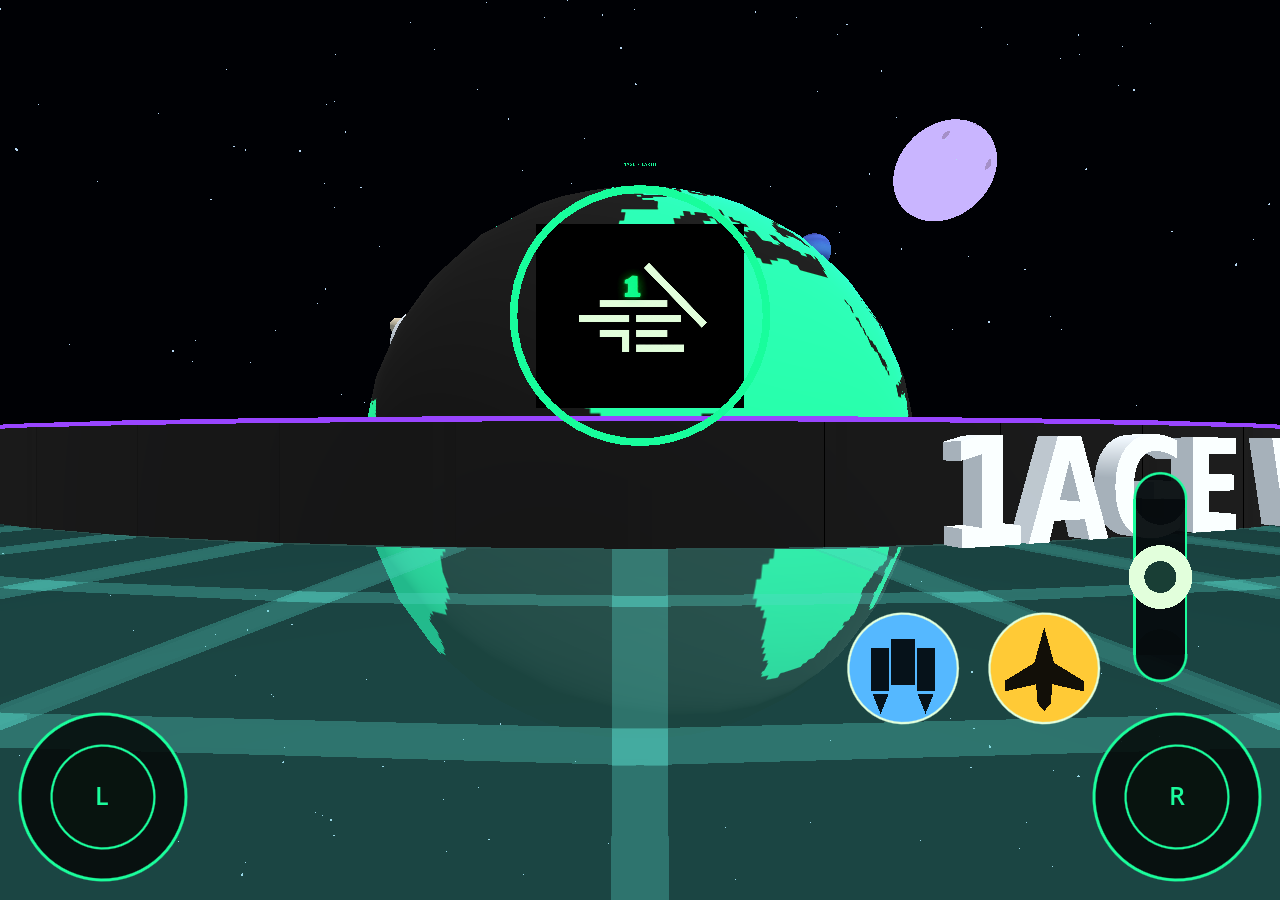
==== index.html @ 584c4114 "Ship the 1AGE World platform connections" ====
<!DOCTYPE html>
<html lang="en">
	<head>
		<meta charset="utf-8">
		<meta name="viewport" content="width=device-width, user-scalable=no, initial-scale=1.0">
		<title>Explore 1AGE</title>
		<style>
html, body, #canvas {
	margin: 0;
	padding: 0;
	border: 0;
}

body {
	color: white;
	background-color: black;
	overflow: hidden;
	touch-action: none;
}

#canvas {
	display: block;
}

#canvas:focus {
	outline: none;
}

#status, #status-splash, #status-progress {
	position: absolute;
	left: 0;
	right: 0;
}

#status, #status-splash {
	top: 0;
	bottom: 0;
}

#status {
	background-color: #242424;
	display: flex;
	flex-direction: column;
	justify-content: center;
	align-items: center;
	visibility: hidden;
}

#status-splash {
	max-height: 100%;
	max-width: 100%;
	margin: auto;
}

#status-splash.show-image--false {
	display: none;
}

#status-splash.fullsize--true {
	height: 100%;
	width: 100%;
	object-fit: contain;
}

#status-splash.use-filter--false {
	image-rendering: pixelated;
}

#status-progress, #status-notice {
	display: none;
}

#status-progress {
	bottom: 10%;
	width: 50%;
	margin: 0 auto;
}

#status-notice {
	background-color: #5b3943;
	border-radius: 0.5rem;
	border: 1px solid #9b3943;
	color: #e0e0e0;
	font-family: 'Noto Sans', 'Droid Sans', Arial, sans-serif;
	line-height: 1.3;
	margin: 0 2rem;
	overflow: hidden;
	padding: 1rem;
	text-align: center;
	z-index: 1;
}
		</style>
		<link id="-gd-engine-icon" rel="icon" type="image/png" href="index.icon.png" />
<link rel="apple-touch-icon" href="index.apple-touch-icon.png"/>

	
<!-- 1AGE-EARTH-LOADING-001 -->
<style>
#status-splash {
    display: none !important;
}

#status {
    background: #000 !important;
}

#oneage-earth-loader {
    position: fixed;
    top: 50%;
    left: 50%;
    width: min(54vw, 260px);
    aspect-ratio: 1;
    transform: translate(-50%, -50%);
    border-radius: 50%;
    overflow: hidden;
    border: 1px solid #9945ff;
    background: #000;
    box-shadow: 0 0 35px #9945ff25;
    pointer-events: none;
}

#oneage-earth-canvas {
    width: 100%;
    height: 100%;
    display: block;
}

#status-progress {
    position: fixed !important;
    top: calc(50% + min(27vw, 130px) + 32px) !important;
    left: 50% !important;
    transform: translateX(-50%) !important;
    width: min(54vw, 260px) !important;
}
</style>


<!-- 1AGE-GREEN-PROGRESS-001 -->
<style>
#status-progress {
    position: fixed !important;
    top: calc(50% + min(27vw, 130px) + 32px) !important;
    left: 50% !important;
    right: auto !important;
    bottom: auto !important;
    transform: translateX(-50%) !important;

    width: min(54vw, 260px) !important;
    height: 5px !important;

    margin: 0 !important;
    padding: 0 !important;

    appearance: none;
    -webkit-appearance: none;
    border: 0 !important;
    border-radius: 999px !important;
    overflow: hidden;

    background: #10251b !important;
    accent-color: #1BFD9C;
}

#status-progress::-moz-progress-bar {
    background: #1BFD9C;
    border-radius: 999px;
}

#status-progress::-webkit-progress-bar {
    background: #10251b;
    border-radius: 999px;
}

#status-progress::-webkit-progress-value {
    background: #1BFD9C;
    border-radius: 999px;
}

#status-progress:indeterminate {
    accent-color: #1BFD9C;
}
</style>

</head>
	<body>
		<canvas id="canvas">
			Your browser does not support the canvas tag.
		</canvas>

		<noscript>
			Your browser does not support JavaScript.
		</noscript>

		<div id="status">

<div id="oneage-earth-loader" aria-label="Loading 1AGE World">
    <canvas id="oneage-earth-canvas" width="336" height="336"></canvas>
</div>

			<img id="status-splash" class="show-image--true fullsize--true use-filter--true" src="index.png" alt="">
			<progress id="status-progress"></progress>
			<div id="status-notice"></div>
		</div>

		<script src="index.js"></script>
		<script>
const GODOT_CONFIG = {"args":[],"canvasResizePolicy":2,"emscriptenPoolSize":8,"ensureCrossOriginIsolationHeaders":true,"executable":"index","experimentalVK":false,"fileSizes":{"index.pck":13324740,"index.wasm":39514754},"focusCanvas":true,"gdextensionLibs":[],"godotPoolSize":4};
const GODOT_THREADS_ENABLED = false;
const engine = new Engine(GODOT_CONFIG);

(function () {
	const statusOverlay = document.getElementById('status');
	const statusProgress = document.getElementById('status-progress');
	const statusNotice = document.getElementById('status-notice');

	let initializing = true;
	let statusMode = '';

	function setStatusMode(mode) {
		if (statusMode === mode || !initializing) {
			return;
		}
		if (mode === 'hidden') {
			statusOverlay.remove();
			initializing = false;
			return;
		}
		statusOverlay.style.visibility = 'visible';
		statusProgress.style.display = mode === 'progress' ? 'block' : 'none';
		statusNotice.style.display = mode === 'notice' ? 'block' : 'none';
		statusMode = mode;
	}

	function setStatusNotice(text) {
		while (statusNotice.lastChild) {
			statusNotice.removeChild(statusNotice.lastChild);
		}
		const lines = text.split('\n');
		lines.forEach((line) => {
			statusNotice.appendChild(document.createTextNode(line));
			statusNotice.appendChild(document.createElement('br'));
		});
	}

	function displayFailureNotice(err) {
		console.error(err);
		if (err instanceof Error) {
			setStatusNotice(err.message);
		} else if (typeof err === 'string') {
			setStatusNotice(err);
		} else {
			setStatusNotice('An unknown error occurred.');
		}
		setStatusMode('notice');
		initializing = false;
	}

	const missing = Engine.getMissingFeatures({
		threads: GODOT_THREADS_ENABLED,
	});

	if (missing.length !== 0) {
		if (GODOT_CONFIG['serviceWorker'] && GODOT_CONFIG['ensureCrossOriginIsolationHeaders'] && 'serviceWorker' in navigator) {
			let serviceWorkerRegistrationPromise;
			try {
				serviceWorkerRegistrationPromise = navigator.serviceWorker.getRegistration();
			} catch (err) {
				serviceWorkerRegistrationPromise = Promise.reject(new Error('Service worker registration failed.'));
			}
			// There's a chance that installing the service worker would fix the issue
			Promise.race([
				serviceWorkerRegistrationPromise.then((registration) => {
					if (registration != null) {
						return Promise.reject(new Error('Service worker already exists.'));
					}
					return registration;
				}).then(() => engine.installServiceWorker()),
				// For some reason, `getRegistration()` can stall
				new Promise((resolve) => {
					setTimeout(() => resolve(), 2000);
				}),
			]).then(() => {
				// Reload if there was no error.
				window.location.reload();
			}).catch((err) => {
				console.error('Error while registering service worker:', err);
			});
		} else {
			// Display the message as usual
			const missingMsg = 'Error\nThe following features required to run Godot projects on the Web are missing:\n';
			displayFailureNotice(missingMsg + missing.join('\n'));
		}
	} else {
		setStatusMode('progress');
		engine.startGame({
			'onProgress': function (current, total) {
				if (current > 0 && total > 0) {
					statusProgress.value = current;
					statusProgress.max = total;
				} else {
					statusProgress.removeAttribute('value');
					statusProgress.removeAttribute('max');
				}
			},
		}).then(() => {
			setStatusMode('hidden');
		}, displayFailureNotice);
	}
}());
		</script>
	
<script>
(() => {
    "use strict";

    const canvas = document.getElementById("oneage-earth-canvas");
    if (!canvas) return;

    const context = canvas.getContext("2d");
    if (!context) return;

    const strip = document.createElement("canvas");
    const stripContext = strip.getContext("2d");
    if (!stripContext) return;

    const image = new Image();
    const tiles = [];

    // Original 1AGE spherical Earth projection.
    for (let row = 0; row < 32; row++) {
        const top = -1 + row / 16;
        const bottom = -1 + (row + 1) / 16;

        const limit = Math.sqrt(
            Math.max(0, 1 - ((top + bottom) / 2) ** 2)
        );

        const v1 = 0.5 + Math.asin(top) / Math.PI;
        const v2 = 0.5 + Math.asin(bottom) / Math.PI;

        for (let column = 0; column < 24; column++) {
            const a = -Math.PI / 2 + column * Math.PI / 24;
            const b = -Math.PI / 2 + (column + 1) * Math.PI / 24;

            tiles.push({
                left: limit * Math.sin(a),
                right: limit * Math.sin(b),
                top,
                bottom,
                u: 1 + a / (Math.PI * 2),
                du: (b - a) / (Math.PI * 2),
                v: v1,
                dv: v2 - v1
            });
        }
    }

    function render(turn) {
        context.clearRect(0, 0, 336, 336);

        context.save();
        context.beginPath();
        context.arc(168, 168, 168, 0, Math.PI * 2);
        context.clip();

        context.fillStyle = "#000";
        context.fillRect(0, 0, 336, 336);

        for (const tile of tiles) {
            context.drawImage(
                strip,
                (tile.u + turn) * image.width,
                tile.v * image.height,
                tile.du * image.width,
                tile.dv * image.height,
                (1 + tile.left) * 168 - 0.3,
                (1 + tile.top) * 168 - 0.3,
                (tile.right - tile.left) * 168 + 0.6,
                (tile.bottom - tile.top) * 168 + 0.6
            );
        }

        context.restore();
    }

    image.onload = () => {
        strip.width = image.width * 3;
        strip.height = image.height;

        for (let i = 0; i < 3; i++) {
            stripContext.drawImage(
                image,
                i * image.width,
                0
            );
        }

        const reduced = window.matchMedia(
            "(prefers-reduced-motion: reduce)"
        );

        const started = performance.now();

        render(0);

        const timer = window.setInterval(() => {
            // Godot removes its status overlay when World starts.
            if (!canvas.isConnected) {
                window.clearInterval(timer);
                return;
            }

            if (document.hidden || reduced.matches) return;

            const elapsed = (performance.now() - started) / 1000;
            const turn = (elapsed / 120) % 1;

            render(turn);
        }, 100);
    };

    image.onerror = () => {
        console.warn("1AGE World Earth texture unavailable.");
    };

    image.src = "world-surface.png";
})();
</script>

</body>
</html>
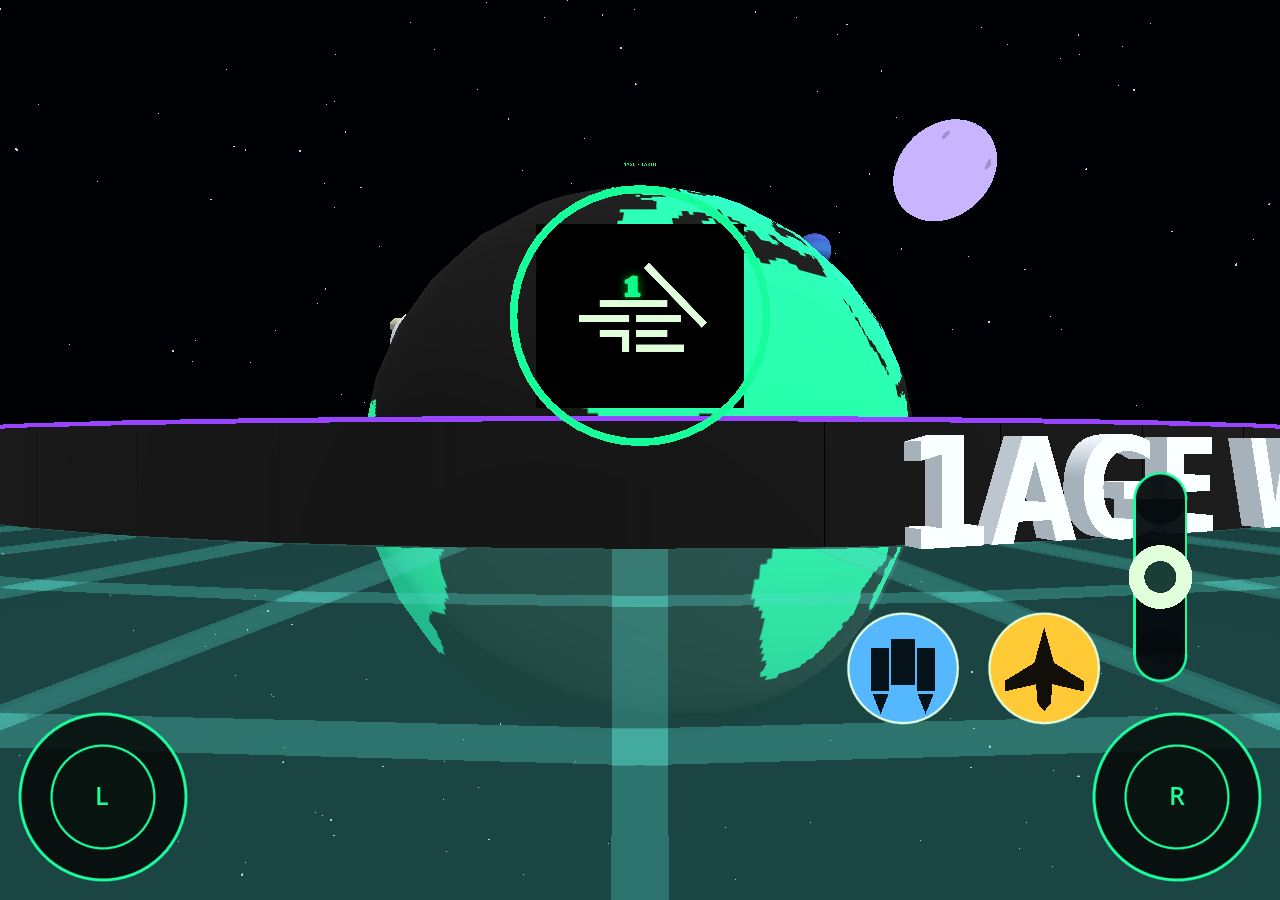
==== commit 5a6585e3: "Ship the 1AGE World platform connections" ====
--- a/index.html
+++ b/index.html
@@ -204,7 +204,7 @@
 
 		<script src="index.js"></script>
 		<script>
-const GODOT_CONFIG = {"args":[],"canvasResizePolicy":2,"emscriptenPoolSize":8,"ensureCrossOriginIsolationHeaders":true,"executable":"index","experimentalVK":false,"fileSizes":{"index.pck":13324740,"index.wasm":39514754},"focusCanvas":true,"gdextensionLibs":[],"godotPoolSize":4};
+const GODOT_CONFIG = {"args":[],"canvasResizePolicy":2,"emscriptenPoolSize":8,"ensureCrossOriginIsolationHeaders":true,"executable":"index","experimentalVK":false,"fileSizes":{"index.pck":13324868,"index.wasm":39514754},"focusCanvas":true,"gdextensionLibs":[],"godotPoolSize":4};
 const GODOT_THREADS_ENABLED = false;
 const engine = new Engine(GODOT_CONFIG);
 
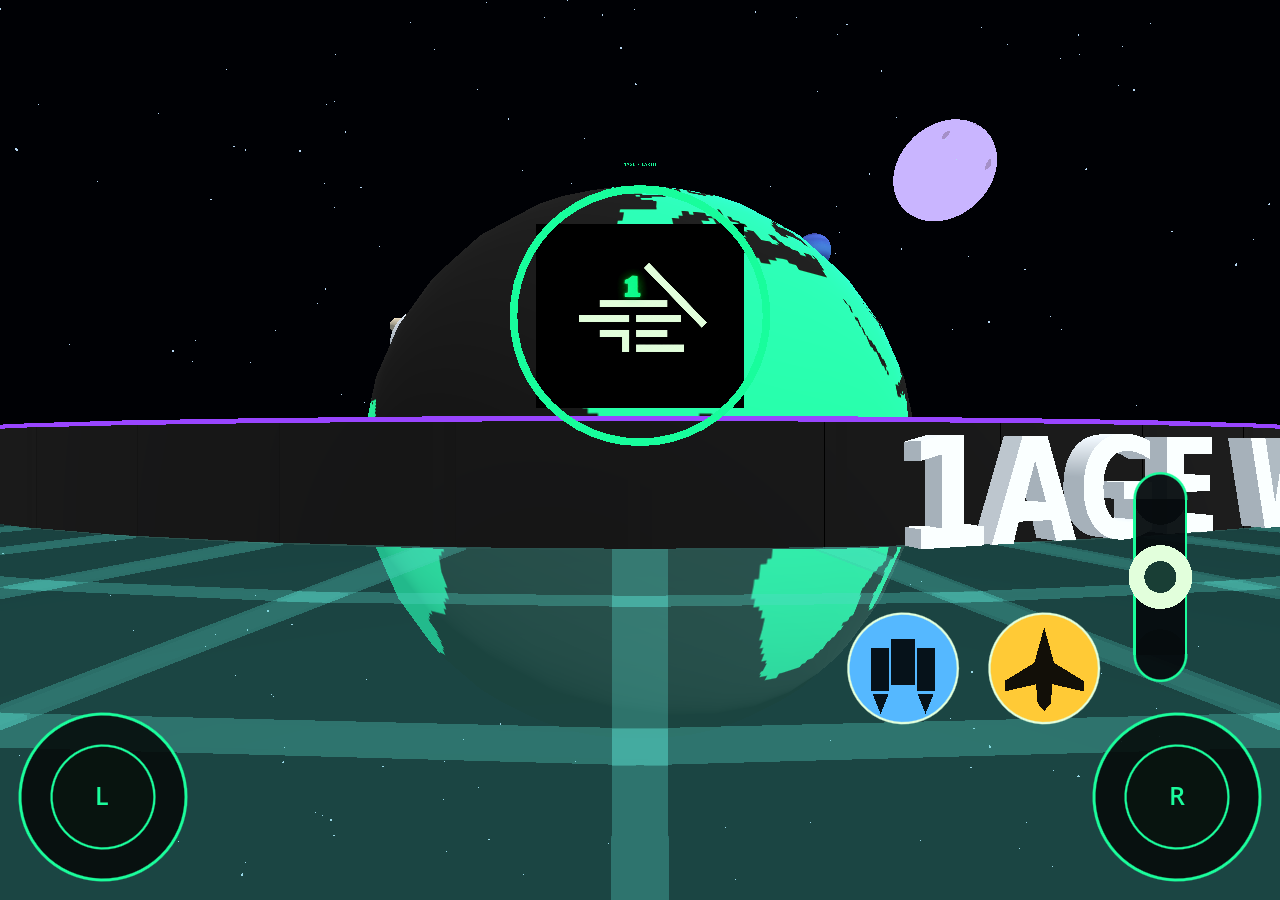
==== commit 5552a5ac: "Prepare loader for quiet World release package" ====
--- a/index.html
+++ b/index.html
@@ -204,7 +204,7 @@
 
 		<script src="index.js"></script>
 		<script>
-const GODOT_CONFIG = {"args":[],"canvasResizePolicy":2,"emscriptenPoolSize":8,"ensureCrossOriginIsolationHeaders":true,"executable":"index","experimentalVK":false,"fileSizes":{"index.pck":13324868,"index.wasm":39514754},"focusCanvas":true,"gdextensionLibs":[],"godotPoolSize":4};
+const GODOT_CONFIG = {"args":[],"canvasResizePolicy":2,"emscriptenPoolSize":8,"ensureCrossOriginIsolationHeaders":true,"executable":"index","experimentalVK":false,"fileSizes":{"index.pck":13335220,"index.wasm":39514754},"focusCanvas":true,"gdextensionLibs":[],"godotPoolSize":4};
 const GODOT_THREADS_ENABLED = false;
 const engine = new Engine(GODOT_CONFIG);
 
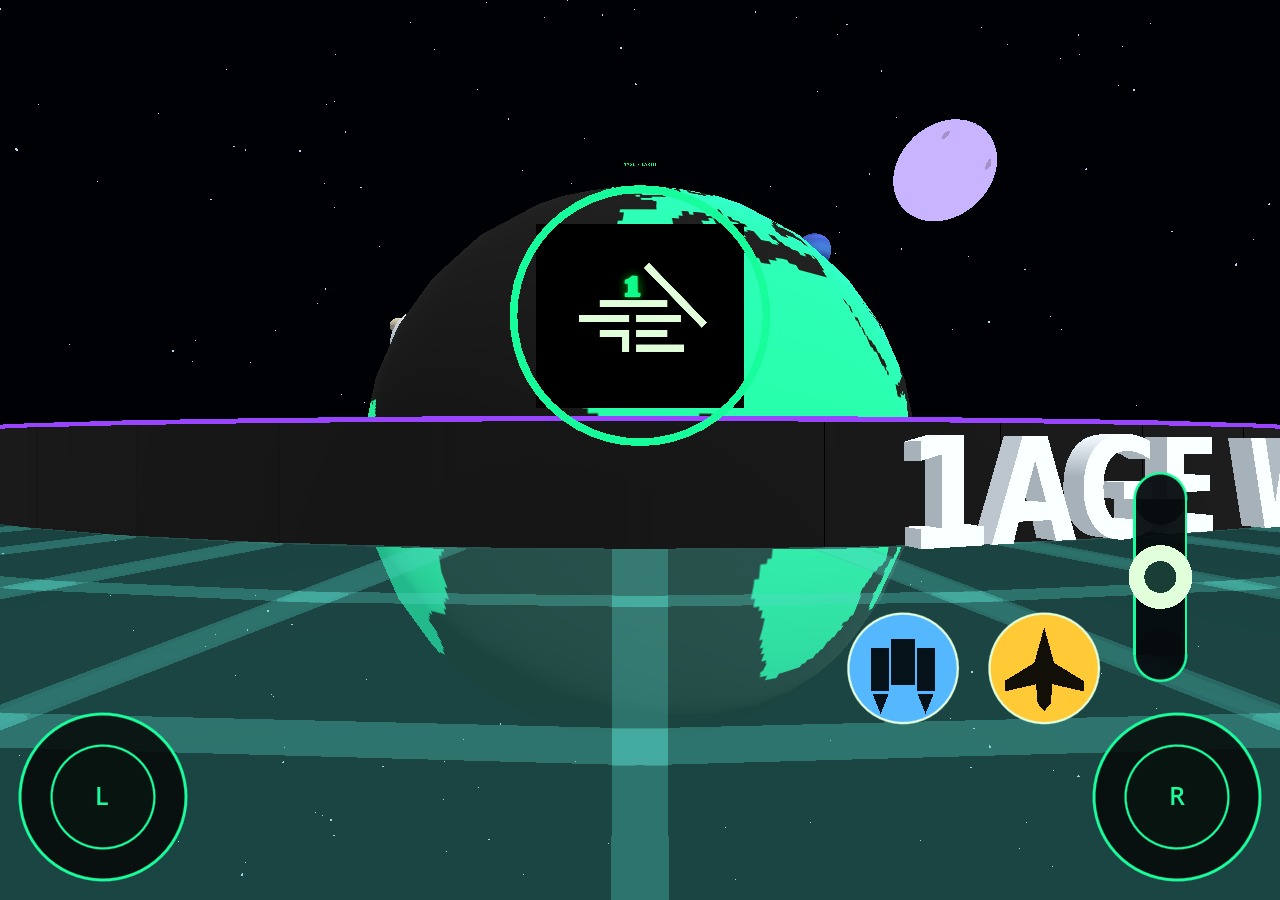
==== commit 2e547a37: "Unify World browser branding" ====
--- a/index.html
+++ b/index.html
@@ -3,7 +3,7 @@
 	<head>
 		<meta charset="utf-8">
 		<meta name="viewport" content="width=device-width, user-scalable=no, initial-scale=1.0">
-		<title>Explore 1AGE</title>
+		<title>World</title>
 		<style>
 html, body, #canvas {
 	margin: 0;
@@ -90,8 +90,8 @@
 	z-index: 1;
 }
 		</style>
-		<link id="-gd-engine-icon" rel="icon" type="image/png" href="index.icon.png" />
-<link rel="apple-touch-icon" href="index.apple-touch-icon.png"/>
+		
+
 
 	
 <!-- 1AGE-EARTH-LOADING-001 -->
@@ -181,7 +181,7 @@
 }
 </style>
 
-</head>
+<link rel="icon" type="image/png" sizes="180x180" href="/favicon-brand.png?v=20261124"><link rel="icon" type="image/svg+xml" sizes="any" href="/favicon-brand.svg?v=20261124"><link rel="apple-touch-icon" sizes="180x180" href="/favicon-brand.png?v=20261124"></head>
 	<body>
 		<canvas id="canvas">
 			Your browser does not support the canvas tag.
@@ -204,7 +204,7 @@
 
 		<script src="index.js"></script>
 		<script>
-const GODOT_CONFIG = {"args":[],"canvasResizePolicy":2,"emscriptenPoolSize":8,"ensureCrossOriginIsolationHeaders":true,"executable":"index","experimentalVK":false,"fileSizes":{"index.pck":13335220,"index.wasm":39514754},"focusCanvas":true,"gdextensionLibs":[],"godotPoolSize":4};
+const GODOT_CONFIG = {"args":[],"canvasResizePolicy":2,"emscriptenPoolSize":8,"ensureCrossOriginIsolationHeaders":true,"executable":"index","experimentalVK":false,"fileSizes":{"index.pck":13324868,"index.wasm":39514754},"focusCanvas":true,"gdextensionLibs":[],"godotPoolSize":4};
 const GODOT_THREADS_ENABLED = false;
 const engine = new Engine(GODOT_CONFIG);
 
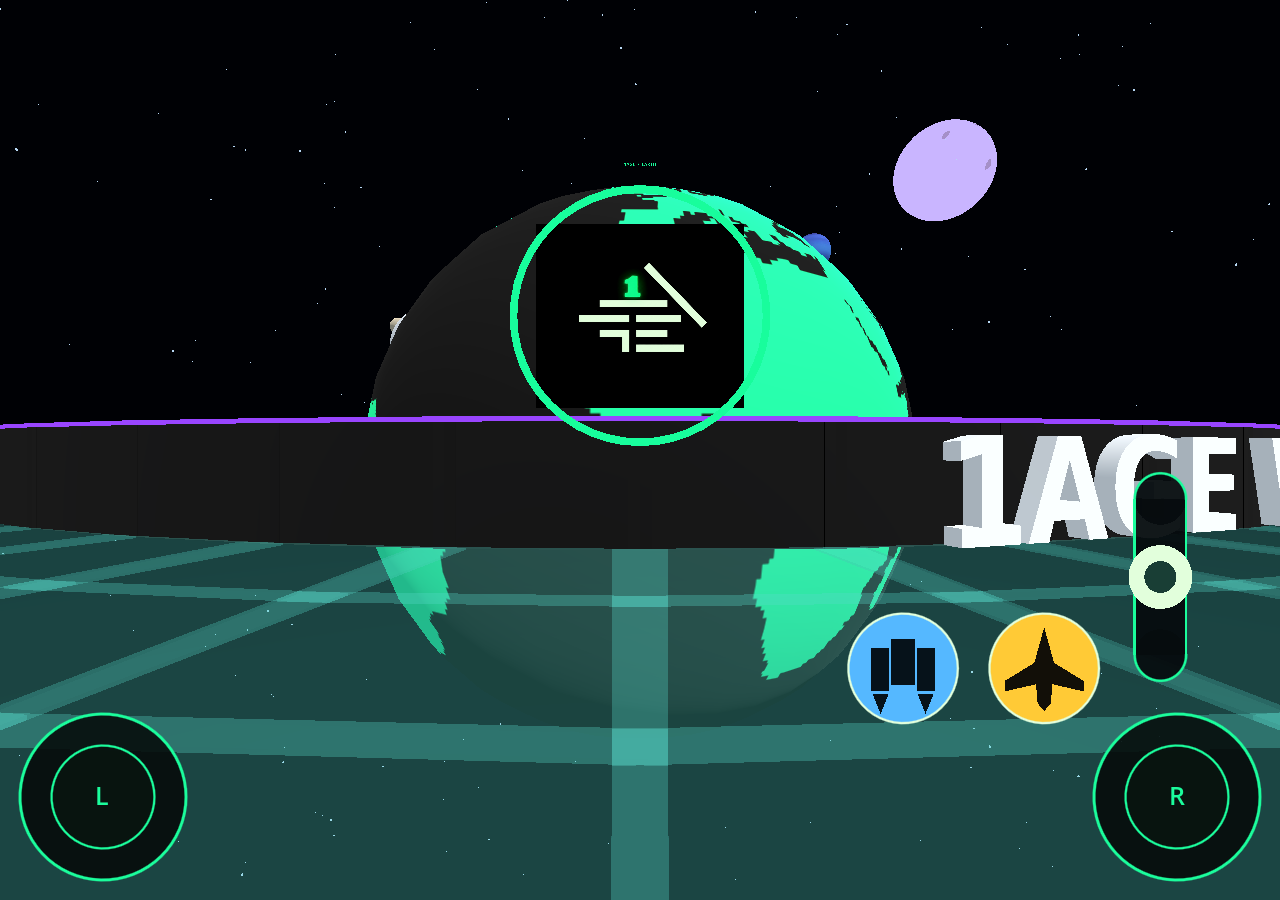
==== commit 7a8611d0: "Synchronize pending release with published browser branding" ====
--- a/index.html
+++ b/index.html
@@ -204,7 +204,7 @@
 
 		<script src="index.js"></script>
 		<script>
-const GODOT_CONFIG = {"args":[],"canvasResizePolicy":2,"emscriptenPoolSize":8,"ensureCrossOriginIsolationHeaders":true,"executable":"index","experimentalVK":false,"fileSizes":{"index.pck":13324868,"index.wasm":39514754},"focusCanvas":true,"gdextensionLibs":[],"godotPoolSize":4};
+const GODOT_CONFIG = {"args":[],"canvasResizePolicy":2,"emscriptenPoolSize":8,"ensureCrossOriginIsolationHeaders":true,"executable":"index","experimentalVK":false,"fileSizes":{"index.pck":13335220,"index.wasm":39514754},"focusCanvas":true,"gdextensionLibs":[],"godotPoolSize":4};
 const GODOT_THREADS_ENABLED = false;
 const engine = new Engine(GODOT_CONFIG);
 
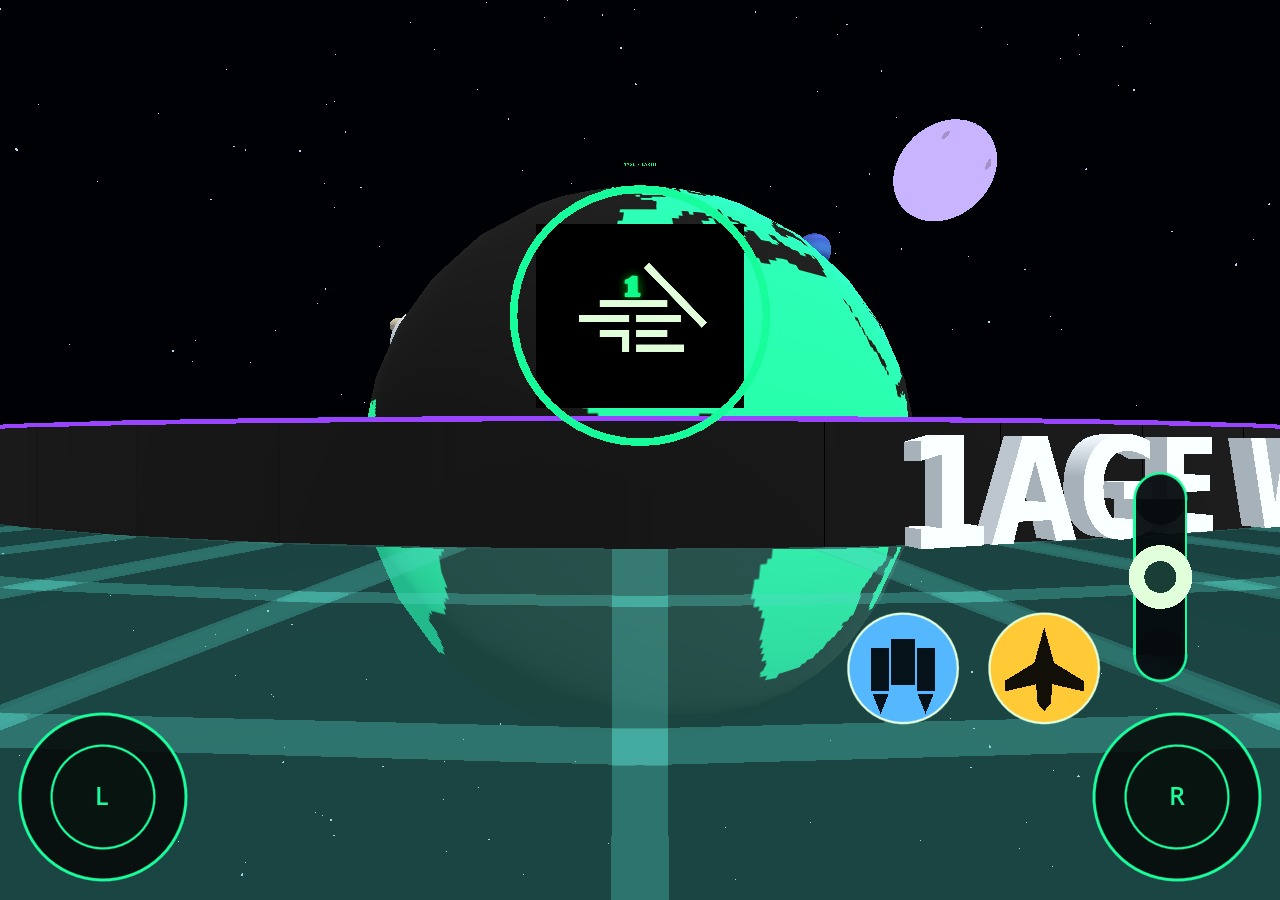
==== commit 03f328b6: "Prepare Build 009 loader and verify required adaptive project pack" ====
--- a/index.html
+++ b/index.html
@@ -204,7 +204,7 @@
 
 		<script src="index.js"></script>
 		<script>
-const GODOT_CONFIG = {"args":[],"canvasResizePolicy":2,"emscriptenPoolSize":8,"ensureCrossOriginIsolationHeaders":true,"executable":"index","experimentalVK":false,"fileSizes":{"index.pck":13335220,"index.wasm":39514754},"focusCanvas":true,"gdextensionLibs":[],"godotPoolSize":4};
+const GODOT_CONFIG = {"args":[],"canvasResizePolicy":2,"emscriptenPoolSize":8,"ensureCrossOriginIsolationHeaders":true,"executable":"index","experimentalVK":false,"fileSizes":{"index.pck":13455324,"index.wasm":39514754},"focusCanvas":true,"gdextensionLibs":[],"godotPoolSize":4};
 const GODOT_THREADS_ENABLED = false;
 const engine = new Engine(GODOT_CONFIG);
 
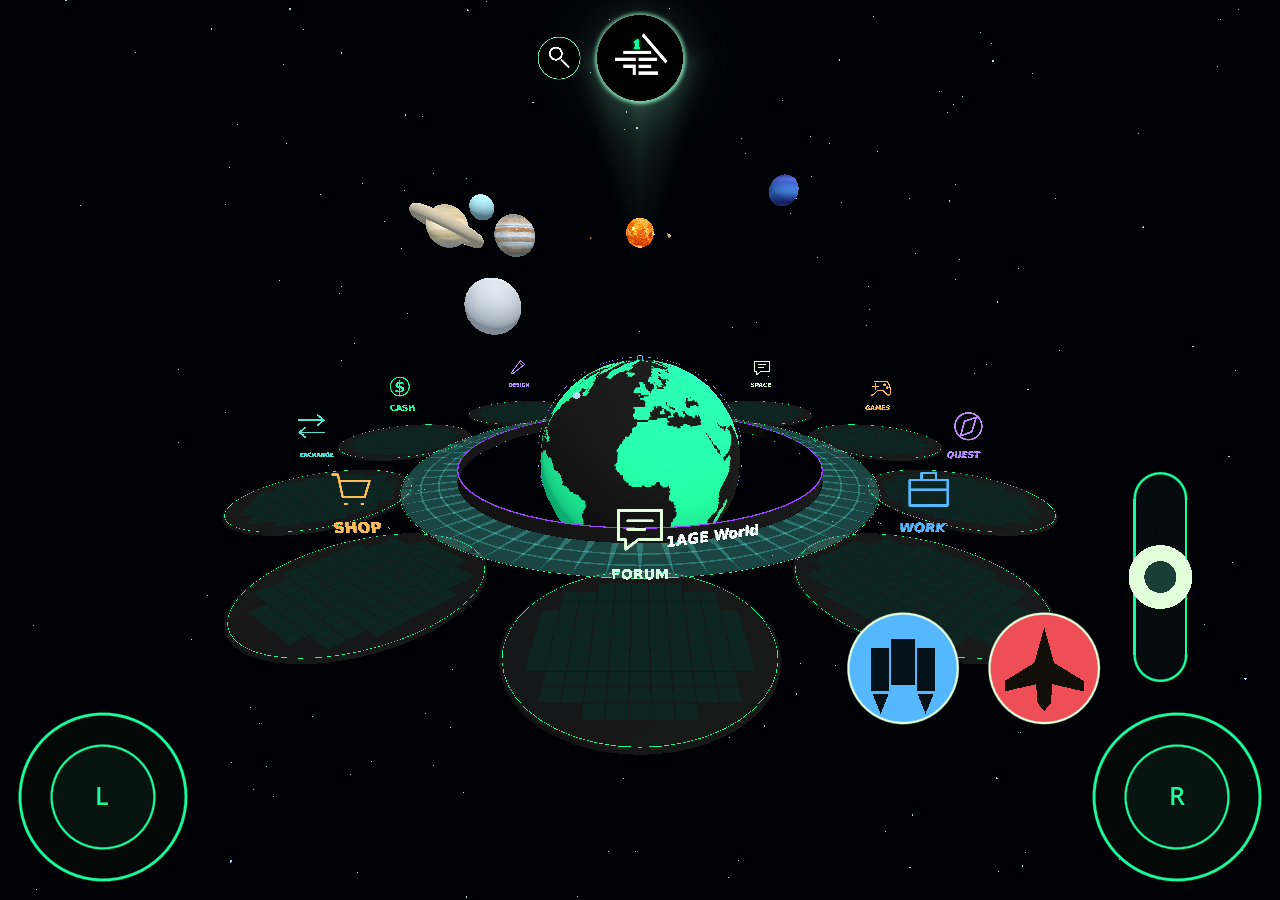
==== commit 819b40f2: "Stage World Build 010 branded app loaders and guarded cockpit pack release" ====
--- a/index.html
+++ b/index.html
@@ -202,9 +202,10 @@
 			<div id="status-notice"></div>
 		</div>
 
+		<script src="app-loading.js?v=010"></script>
 		<script src="index.js"></script>
 		<script>
-const GODOT_CONFIG = {"args":[],"canvasResizePolicy":2,"emscriptenPoolSize":8,"ensureCrossOriginIsolationHeaders":true,"executable":"index","experimentalVK":false,"fileSizes":{"index.pck":13455324,"index.wasm":39514754},"focusCanvas":true,"gdextensionLibs":[],"godotPoolSize":4};
+const GODOT_CONFIG = {"args":[],"canvasResizePolicy":2,"emscriptenPoolSize":8,"ensureCrossOriginIsolationHeaders":true,"executable":"index","experimentalVK":false,"fileSizes":{"index.pck":13466052,"index.wasm":39514754},"focusCanvas":true,"gdextensionLibs":[],"godotPoolSize":4};
 const GODOT_THREADS_ENABLED = false;
 const engine = new Engine(GODOT_CONFIG);
 
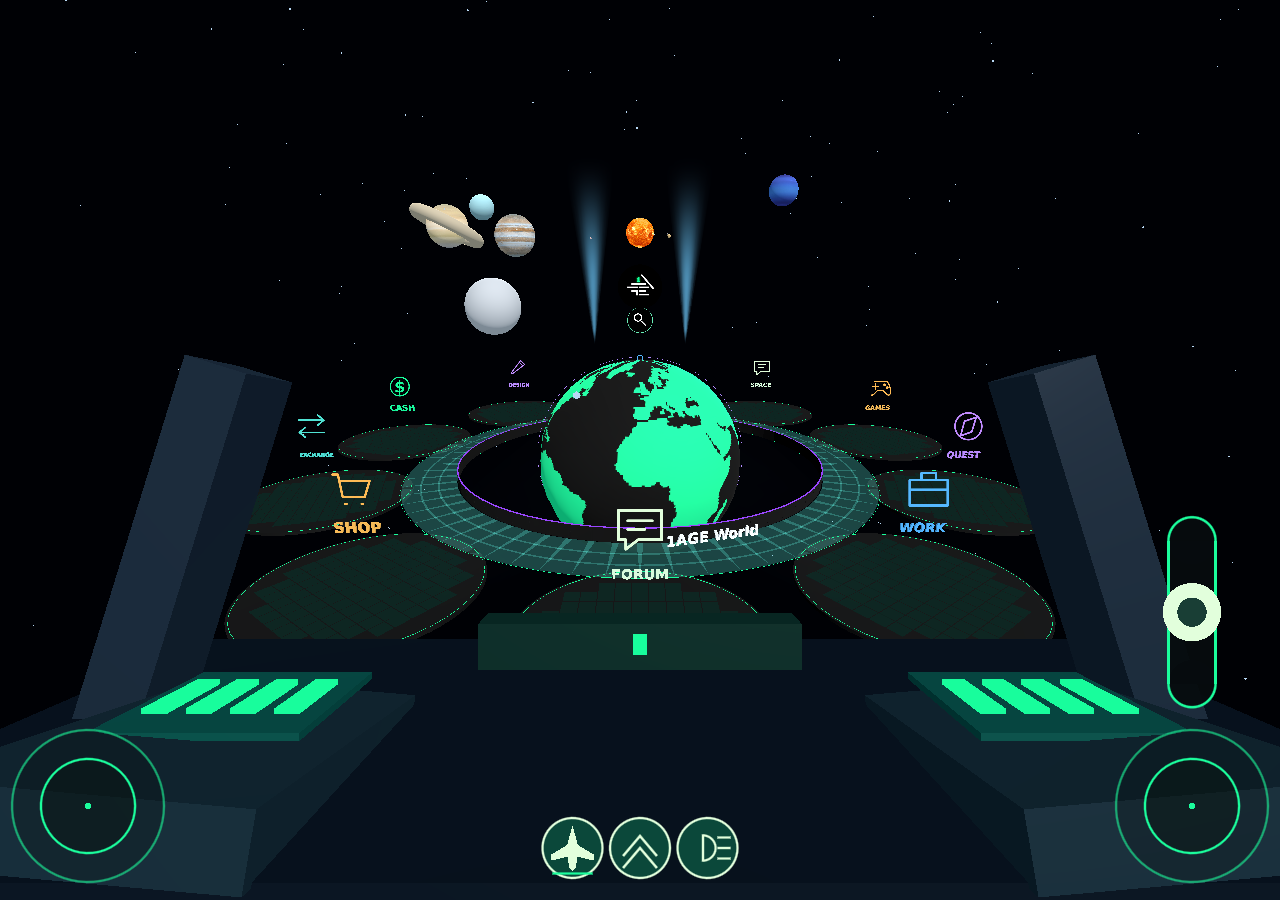
==== commit f5e4a67b: "Stage Build 010A clean ship controls and scanner release guard; matching pack required" ====
--- a/index.html
+++ b/index.html
@@ -202,10 +202,10 @@
 			<div id="status-notice"></div>
 		</div>
 
-		<script src="app-loading.js?v=010"></script>
+		<script src="app-loading.js?v=010A"></script>
 		<script src="index.js"></script>
 		<script>
-const GODOT_CONFIG = {"args":[],"canvasResizePolicy":2,"emscriptenPoolSize":8,"ensureCrossOriginIsolationHeaders":true,"executable":"index","experimentalVK":false,"fileSizes":{"index.pck":13466052,"index.wasm":39514754},"focusCanvas":true,"gdextensionLibs":[],"godotPoolSize":4};
+const GODOT_CONFIG = {"args":[],"canvasResizePolicy":2,"emscriptenPoolSize":8,"ensureCrossOriginIsolationHeaders":true,"executable":"index","experimentalVK":false,"fileSizes":{"index.pck":13471060,"index.wasm":39514754},"focusCanvas":true,"gdextensionLibs":[],"godotPoolSize":4};
 const GODOT_THREADS_ENABLED = false;
 const engine = new Engine(GODOT_CONFIG);
 
